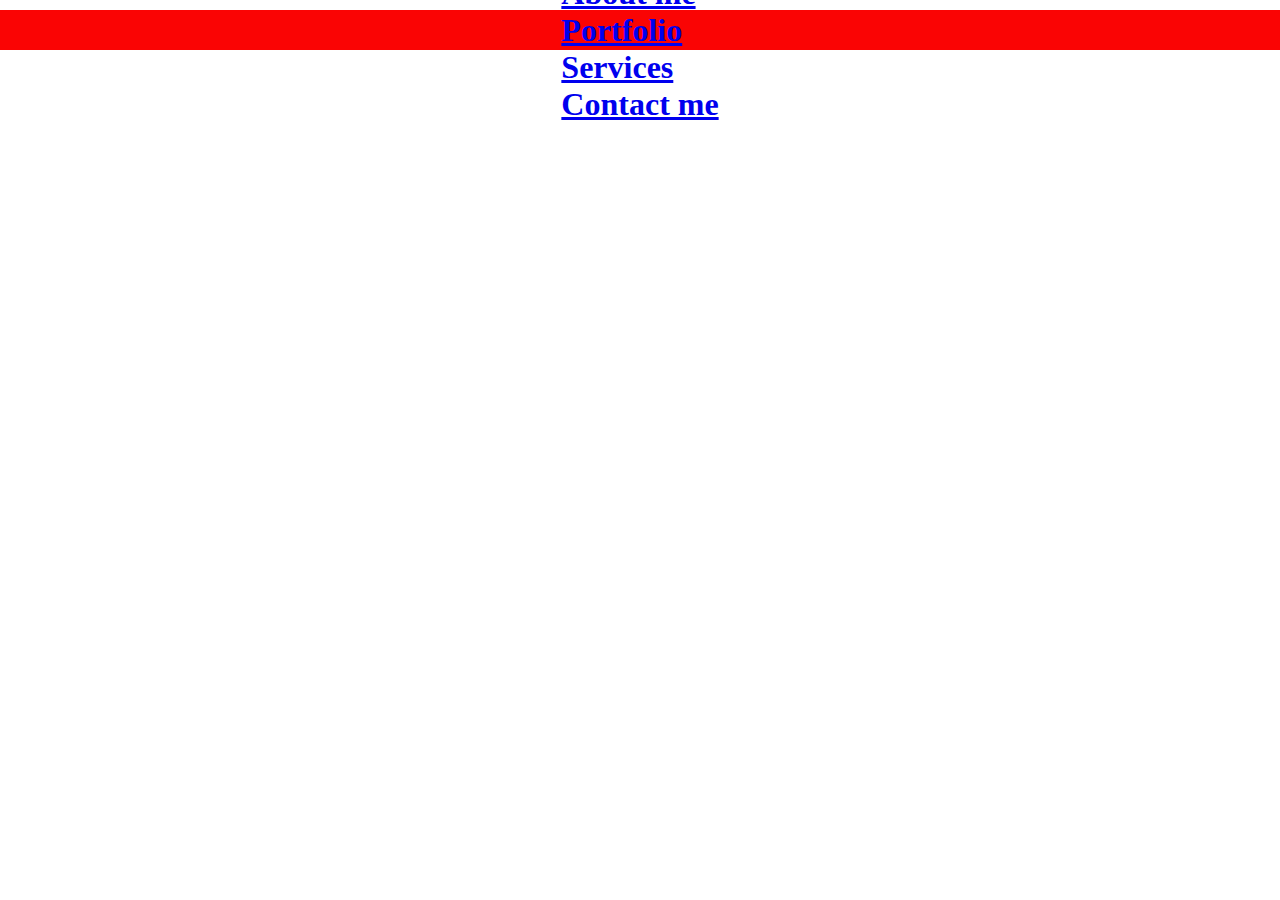
==== index.html @ 2c93188f "index" ====
<!DOCTYPE html>
<html lang="en">
<head>
    <meta charset="UTF-8">
    <meta name="viewport" content="width=device-width, initial-scale=1.0">
    <title>PORTFOLIO</title>
    <link rel="stylesheet" href="styleportfolio.css">
</head>
<body>
    <nav class="navbar">
        <section id="home">
            <h1><a href="#">Home</a></h1>
            <h1><a href="#">About me</a></h1>
            <h1><a href="#">Portfolio</a></h1>
            <h1><a href="#">Services</a></h1>
            <h1><a href="#">Contact me</a></h1> 
        </section>
    </nav>
</body>
</html>
---- styleportfolio.css ----
*{
    margin:0;
    padding:0;
    box-sizing: :border-box;
}
/* navbar*/
.navbar{
    display: flex;
    justify-content: center;
    align-items: center;
    height: 40px;
    background-color: rgb(250, 4, 4);
    position: relative;
    top: 10px;
}
.navbar::before
{
    content: "";
    position: absolute;
    background-color:blue
    height: 100%;
    width: 100%;
    z-index: -1;
}

.navbar ul{
    display: flex;
    list-style: none;
    margin: 20px 0px;
}
.navbar ul li{
    font-family: century;
    font-size: 1.1rem;
    font-weight: bold;
}
.navbar ul li a{
    text-decoration: none;
    color: rgb(30, 7, 243);
    padding: 8px 25px;
    transition: all .5s ease;
}
.navbar ul li a:hover{
    border-bottom: 2;
/*Home section*/
#home{
    display:flex;
    flex-direction: column;
    height: 840px;
    justify-content: center;
    align-items: center;
    color: rgb(209, 255, 5);
}
#home::before{
    content:"";
    position: absolute;
    top:0;
    right:0;
    background: url('https://www.google.com/url?sa=i&url=https%3A%2F%2Fpngtree.com%2Ffree-backgrounds&psig=AOvVaw0sdtRrs2BHS2cPwDzFcSnF&ust=1691501608437000&source=images&cd=vfe&opi=89978449&ved=0CBEQjRxqFwoTCIDhlJDUyoADFQAAAAAdAAAAABAE') no-repeat center center/cover ;
    height: 900px;
    width: 100px;
    z-index:-1;
    opacity: .8;
    margin: top 20px; ;
}
.main{
    display: flex;
    flex-direction: column;
    border: 10px  20px solid rgb(235, 8, 8);
    align-items: center;
    position: absolute;
    top:30%;
    right: 10%;
}
.headings{
    font-family: century;
    font-size: 5rem;
    text-align:center;
    margin: 40px 50px;
    padding: 50px;
}
.btn{
    padding: 50px 35px;
    background-color: transparent;
    border: 10px solid white;
    color: rgb(54, 247, 6);
    outline: none;
    transition: .6s ease;
}
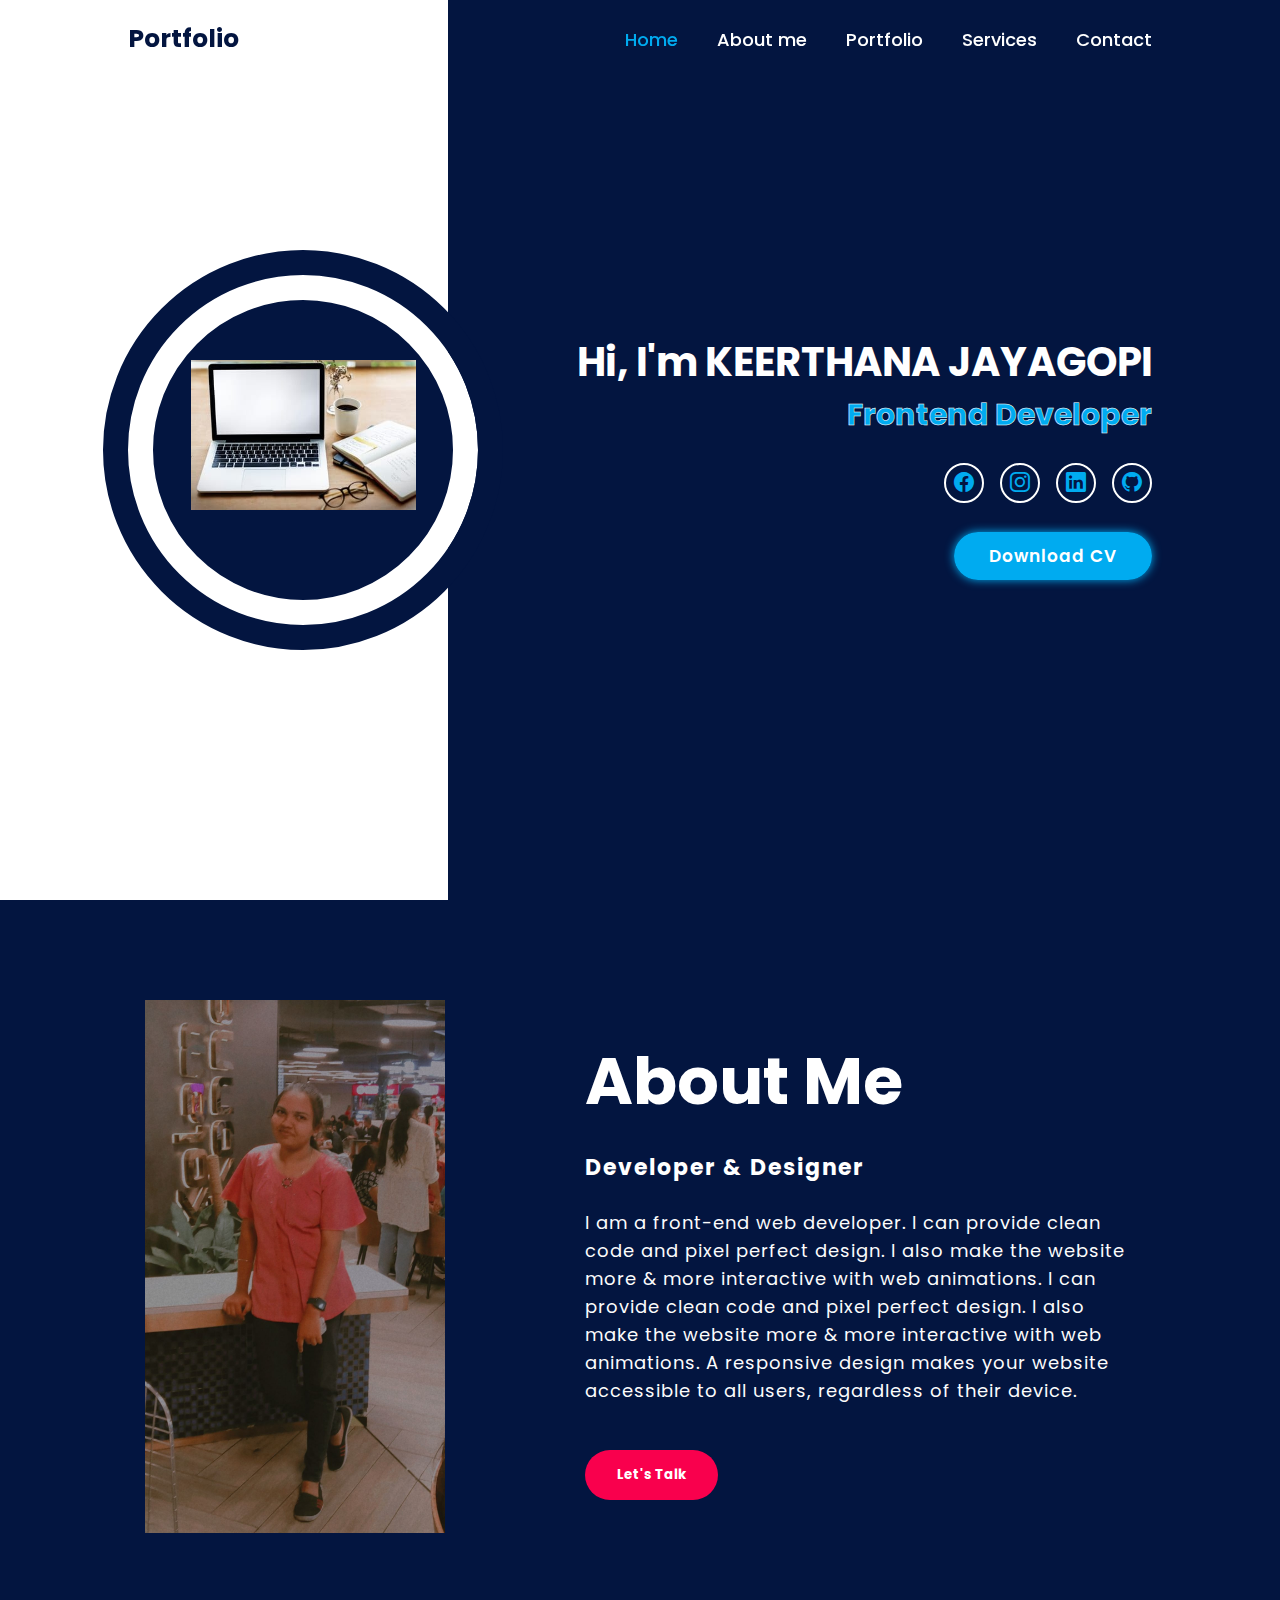
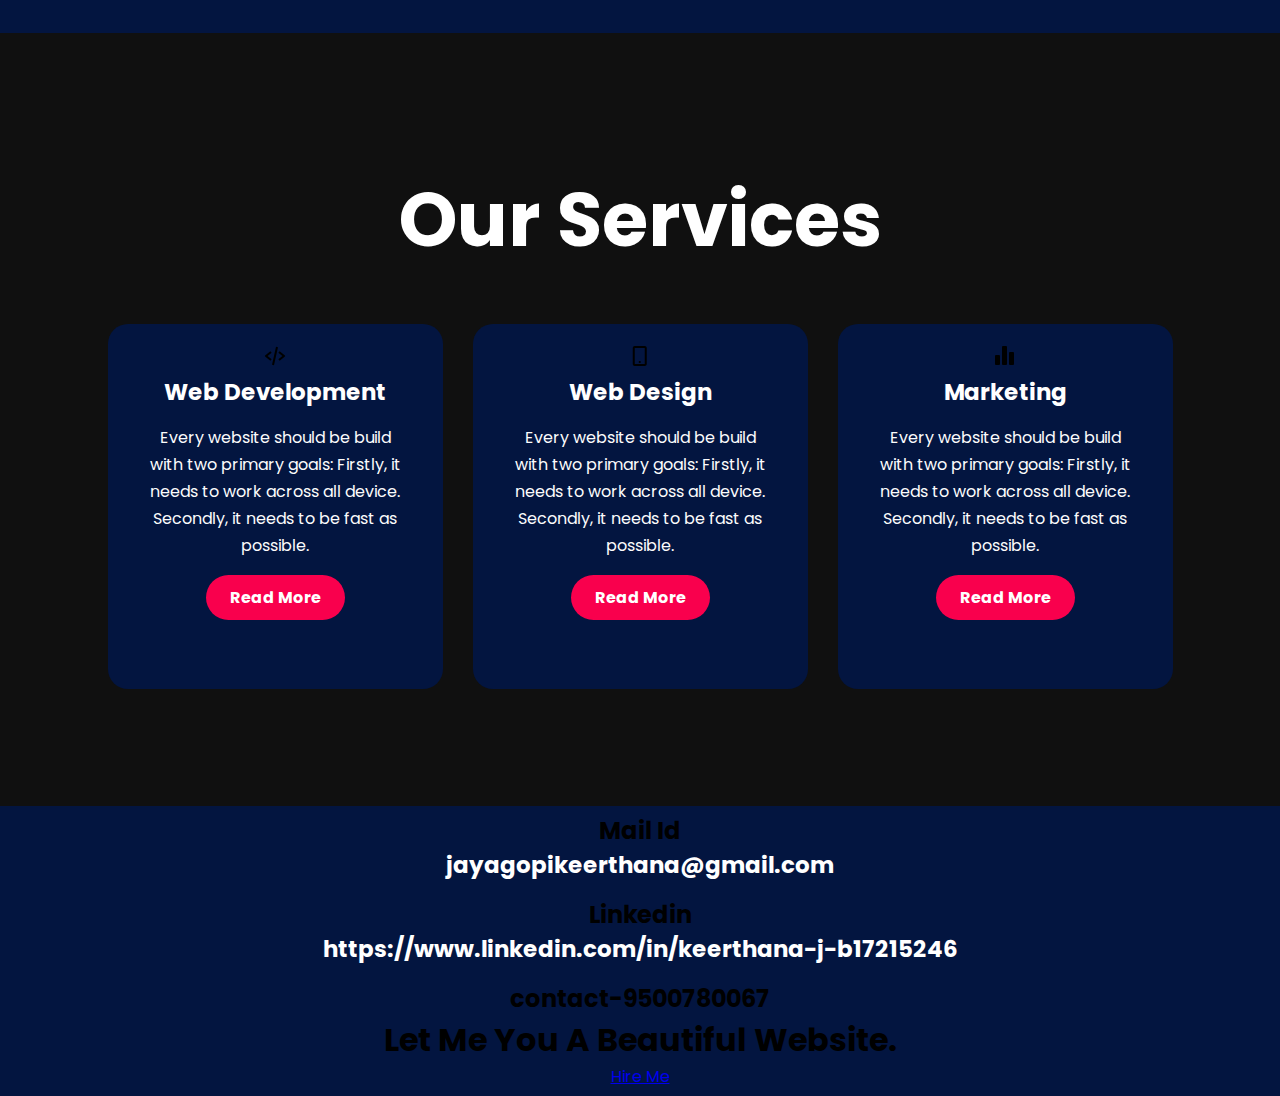
==== commit a0c0f07a: "index" ====
--- a/index.html
+++ b/index.html
@@ -2,19 +2,101 @@
 <html lang="en">
 <head>
     <meta charset="UTF-8">
+    <meta http-equiv="X-UA-Compatible" content="IE=edge">
     <meta name="viewport" content="width=device-width, initial-scale=1.0">
     <title>PORTFOLIO</title>
     <link rel="stylesheet" href="styleportfolio.css">
+    <link rel="stylesheet" href="https://cdn.jsdelivr.net/npm/bootstrap-icons@1.10.5/font/bootstrap-icons.css">
+
 </head>
 <body>
+    <header class="header">
+        <a href="#" class="logo">Portfolio</a>
     <nav class="navbar">
-        <section id="home">
-            <h1><a href="#">Home</a></h1>
-            <h1><a href="#">About me</a></h1>
-            <h1><a href="#">Portfolio</a></h1>
-            <h1><a href="#">Services</a></h1>
-            <h1><a href="#">Contact me</a></h1> 
-        </section>
+            <a href="#home"class="active">Home</a>
+            <a href="#about">About me</a>
+            <a href="#portfolio">Portfolio</a>
+            <a href="#services">Services</a>
+            <a href="#contact">Contact </a> 
     </nav>
+    </header>
+    <section class="home">
+        <div class="home-image">
+            <img src="images/computer.jpeg" alt="">
+        </div>
+         
+        <div class="home-content">
+            <h1>Hi, I'm KEERTHANA JAYAGOPI</h1>
+            <h3>Frontend Developer</h3>
+        <div class="home-sci">
+            <a href="#"><i class="bi bi-facebook"></i></a>
+            <a href="#"><i class="bi bi-instagram"></i></a>
+            <a href="#"><i class="bi bi-linkedin"></i></a>
+            <a href="#"><i class="bi bi-github"></i></a>
+        </div>
+       
+        <a href="https://drive.google.com/file/d/1FEXgeW0y4kAof5nojDPDNKYwv7FZ70m6/view?usp=drivesdk" class="btn">Download CV</a>
+        </div>
+    </section>
+    <section class="about">
+        <div class="main">
+            <img src="images/img.jpeg">
+            <div class="about-text">
+                <h2>About Me</h2>
+                <h5>Developer  <span>& Designer</span></h5>
+                <p>I am a front-end web developer. I can provide clean code and pixel perfect design. I also make the website more & more interactive with web animations. I can provide clean code and pixel perfect design. I also make the website more & more interactive with web animations. A responsive design makes your website accessible to all users, regardless of their device. </p>
+            <button type="button">Let's Talk </button>
+            </div>
+        </div>
+    </section>
+    <!-- service section start -->
+    <div class="service">
+        <div class="title">
+        <h2>Our Services</h2>
+        </div>  
+        <div class="box" >
+        <div class="card">
+            <img src="[data-uri]"/>
+            <h5>Web Development</h5>
+            <div class="pra">
+                <p> Every website should be build with two primary goals: Firstly, it needs to work across all device. Secondly, it needs to be fast as possible.</p>
+                <p style="text-align: center;">
+                <a class="button" href="#">Read More</a>
+            </p>
+            </div>
+        </div> 
+        <div class="card">
+            <img src="[data-uri]"/>
+             <h5>Web Design</h5>
+             <div class="pra">
+                 <p> Every website should be build with two primary goals: Firstly, it needs to work across all device. Secondly, it needs to be fast as possible.</p>
+                 <p style="text-align: center;">
+                 <a class="button" href="#">Read More</a>
+             </p>
+             </div>
+         </div> 
+         <div class="card">
+            <img src="[data-uri]"/>
+             <h5>Marketing</h5>
+             <div class="pra">
+                 <p> Every website should be build with two primary goals: Firstly, it needs to work across all device. Secondly, it needs to be fast as possible.</p>
+                 <p style="text-align: center;">
+                 <a class="button" href="#">Read More</a>
+             </p>
+             </div>
+         </div> 
+        </div>
+      </div>
+      <!-- contact me -->
+      <div class="contact-me">
+        <h2>Mail Id</h2>
+        <h5>jayagopikeerthana@gmail.com</h5>
+        <h2>Linkedin</h2>
+        <h5>https://www.linkedin.com/in/keerthana-j-b17215246</h5>
+        <h2>contact-9500780067</h2>
+        <p><h1>Let Me You A Beautiful Website.</h1></p>
+        <a class="buttton-two" href="#">Hire Me</a>
+
+      </div>
 </body>
 </html>
--- a/styleportfolio.css
+++ b/styleportfolio.css
@@ -1,89 +1,326 @@
+@import url('https://fonts.googleapis.com/css2?family=Poppins:wght@300;400;500;600;700;800;900&display=swap');
 *{
     margin:0;
     padding:0;
-    box-sizing: :border-box;
+    box-sizing:border-box;
+    font-family: 'Poppins',sans-serif;
+}
+.header{
+    position: fixed;
+    top: 0;
+    left: 0;
+    width: 100%;
+    padding: 20px 10%;
+    background: transparent;
+    display: flex;
+    justify-content: space-between;
+    align-items: center;
+    z-index: 100;
+}
+.logo{
+    font-size: 25px;
+    color: #031540;
+    text-decoration: none;
+    font-weight: 700;
+    opacity: 100%;
+    animation: slideTop 1s ease forwords;
 }
 /* navbar*/
-.navbar{
+.navbar a{
+    display: inline-block;
+    font-size: 18px;
+    color:#fff;
+    text-decoration: none;
+    font-weight: 500;
+    margin-left: 35px;
+    transition: .3s;
+    opacity: 100%; 
+    animation: slideTop .5s ease forwords;
+    animation-delay: calc(.2s* var(--i)) ;
+}
+.navbar a:hover,
+.navbar a.active
+
+{
+     color: #00abf0;
+}
+
+.home {
+    height: 100vh;
+    background: linear-gradient(-90deg,#031540 65%,#fff 35%);
+    display: flex;
+    justify-content: space-between;
+    align-items: center;
+    padding:0 10%;
+}
+
+.home-image {
     display: flex;
     justify-content: center;
     align-items: center;
+    width: 350px;
+    height: 350px;
+    background:#031540;
+    border-radius: 50%;
+    border:25px solid #fff;
+    outline: 25px solid #031540;
+}
+
+.home-image img{
+    position: relative;
+    bottom: 15px;
+    max-width: 225px;
+}
+
+.home-content {
+    max-width: 600px;
+    color: #fff;
+    text-align:right;
+
+}
+
+.home-content h1{
+    font-size: 40px;
+    text-align: 0.2;
+
+}
+
+.home-content h3 {
+    font-size: 30px;
+    color: #00abf0;
+    -webkit-text-stroke: .5px #fff;
+    background-image: linear-gradient(#00abf0,#00abf0);
+    background-repeat: no-repeat;
+    -webkit-background-clip: text;
+    background-position:-410px 0;
+    animation: animateText 6s linear infinite;
+}
+@keyframes animateText{
+    0%,95%,100%{
+        background-position: -410px 0;
+    }
+    65%,85%{
+        background-position: 0 0;
+    }
+}
+
+.home-sci{
+    margin:25px 0 40px;
+}
+
+.home-sci a{
+    display: inline-flex;
+    justify-content: center;
+    align-items: center;
+    width: 40px;
     height: 40px;
-    background-color: rgb(250, 4, 4);
+    background: transparent;
+    border: 2px solid #fff;
+    border-radius: 50px;
+    font-size: 20px;
+    color: #00abf0;
+    text-decoration: none;
+    margin-left:12px;
+    transition: .5s;
+
+}
+
+.home-sci a:hover{
+    background: #00abf0;
+    color: #fff;
+    border-color: #00abf0;
+    box-shadow: 0 0 10px #00abf0;
+}
+
+.btn{
+    padding: 12px 35px;
+    background: #00abf0;
+    border-radius: 40px;
+    font-size: 17px;
+    color: #fff;
+    text-decoration: none;
+    font-weight: 600;
+    letter-spacing: 1px;
+    box-shadow: 0 0 10px #00abf0;
+    transition: .5s;
+
+}
+.btn:hover{
+    box-shadow: none;
+
+}
+
+@keyframes slideTop {
+    0%{
+        opacity: 0;
+        transform: translate(100%);
+    }
+    100%{
+        opacity: 100%;
+        transform: translate(0%);
+    }
+
+}
+
+.about{
+    width: 100%;
+    padding: 100px 0px;
+    background-color: #031540;
+}
+
+.about img{
+    height: auto;
+    width: 300px;
+}
+
+.about-text{
+    width: 550px;
+}
+.main{
+    width: 1130px;
+    max-width: 95%;
+    margin: 0 auto;
+    display: flex;
+    align-items: center;
+    justify-content: space-around;
+}
+.about-text h2{
+    color: white;
+    font-size: 65px;
+    text-transform: capitalize;
+    margin-bottom: 20px;
+}
+.about-text h5{
+    color: white;
+    letter-spacing: 2px;
+    font-size: 22px;
+    text-transform: capitalize;
+    margin-bottom: 25px;
+}
+.about-text p{
+    color: #fcfcfc;
+    letter-spacing: 1px;
+    line-height: 28px;
+    font-size: 18px;
+    margin-bottom: 45px;
+}
+button{
+    background-color:#f9004d;
+    color: white;
+    text-decoration: none;
+    border: 2px solid transparent;
+    font-weight:bold;
+    padding: 13px 30px;
+    border-radius: 30px;
+    transition: .4s;
+}
+button:hover{
+    background-color: transparent;
+    border: 2px solid #f9004d;
+    cursor: pointer;
+}
+
+.service{
+    background: #101010;
+    width: 100%;
+    padding: 100px 0px;
+}
+.title h2{
+    color: white;
+    font-size: 75px;
+    width: 1130px;
+    margin: 30px auto;
+    text-align: center;
+}
+.box {
+    display: flex;
+    justify-content: center;
+    align-items: center;
+    min-height: 400px;
+}
+.card{
+    height: 365px;
+    width: 335px;
+    padding: 20px 35px;
+    background: #031540;
+    border-radius: 20px;
+    margin: 15px;
     position: relative;
-    top: 10px;
-}
-.navbar::before
-{
-    content: "";
-    position: absolute;
-    background-color:blue
-    height: 100%;
+    overflow: hidden;
+    text-align: center;
+}
+.card i{
+    font-size: 50px;
+    display: block;
+    text-align: center;
+    margin: 25px 0px;
+    color: #f9004d;
+}
+h5{
+    color: white;
+    font-size: 23px;
+    margin-bottom: 15px;
+}
+.pra p{
+    color: #fcfcfc;
+    font-size: 16px;
+    line-height: 27px;
+    margin-bottom: 25px;
+}
+.card .button{
+    background-color:#f9004d;
+    color: white;
+    text-decoration: none;
+    border: 2px solid transparent;
+    font-weight:bold;
+    padding: 9px 22px;
+    border-radius: 30px;
+    transition: .4s;
+}
+.card .button:hover{
+    background-color: transparent;
+    border: 2px solid #f9004d;
+    cursor: pointer;
+}
+ .contact-me{
     width: 100%;
-    z-index: -1;
-}
-
-.navbar ul{
-    display: flex;
-    list-style: none;
-    margin: 20px 0px;
-}
-.navbar ul li{
-    font-family: century;
-    font-size: 1.1rem;
+    height: 290px;
+    background: #031540;
+    display: flex;
+    align-items: center;
+    flex-direction: column;
+    justify-content: center;
+ }
+ .contact-me p{
+    color: white;
+    font-size: 50px;
     font-weight: bold;
-}
-.navbar ul li a{
-    text-decoration: none;
-    color: rgb(30, 7, 243);
-    padding: 8px 25px;
-    transition: all .5s ease;
-}
-.navbar ul li a:hover{
-    border-bottom: 2;
-/*Home section*/
-#home{
-    display:flex;
-    flex-direction: column;
-    height: 840px;
-    justify-content: center;
-    align-items: center;
-    color: rgb(209, 255, 5);
-}
-#home::before{
-    content:"";
-    position: absolute;
-    top:0;
-    right:0;
-    background: url('https://www.google.com/url?sa=i&url=https%3A%2F%2Fpngtree.com%2Ffree-backgrounds&psig=AOvVaw0sdtRrs2BHS2cPwDzFcSnF&ust=1691501608437000&source=images&cd=vfe&opi=89978449&ved=0CBEQjRxqFwoTCIDhlJDUyoADFQAAAAAdAAAAABAE') no-repeat center center/cover ;
-    height: 900px;
-    width: 100px;
-    z-index:-1;
-    opacity: .8;
-    margin: top 20px; ;
-}
-.main{
-    display: flex;
-    flex-direction: column;
-    border: 10px  20px solid rgb(235, 8, 8);
-    align-items: center;
-    position: absolute;
-    top:30%;
-    right: 10%;
-}
-.headings{
-    font-family: century;
-    font-size: 5rem;
-    text-align:center;
-    margin: 40px 50px;
-    padding: 50px;
-}
-.btn{
-    padding: 50px 35px;
+    margin-bottom: 0%;
+
+ }
+ .contact-me .button-two{
+    background-color:#f9004d;
+    color: white;
+    text-decoration: none;
+    border: 2px solid transparent;
+    font-weight:bold;
+    padding: 13px 10px;
+    border-radius: 20px;
+    transition: .4s;
+ }
+ .contact-me .button-two:hover{
     background-color: transparent;
-    border: 10px solid white;
-    color: rgb(54, 247, 6);
-    outline: none;
-    transition: .6s ease;
-}
-
+    border: 2px solid #f9004d;
+    cursor: pointer;
+ }
+ 
+
+
+
+
+
+
+
+
+
+ 